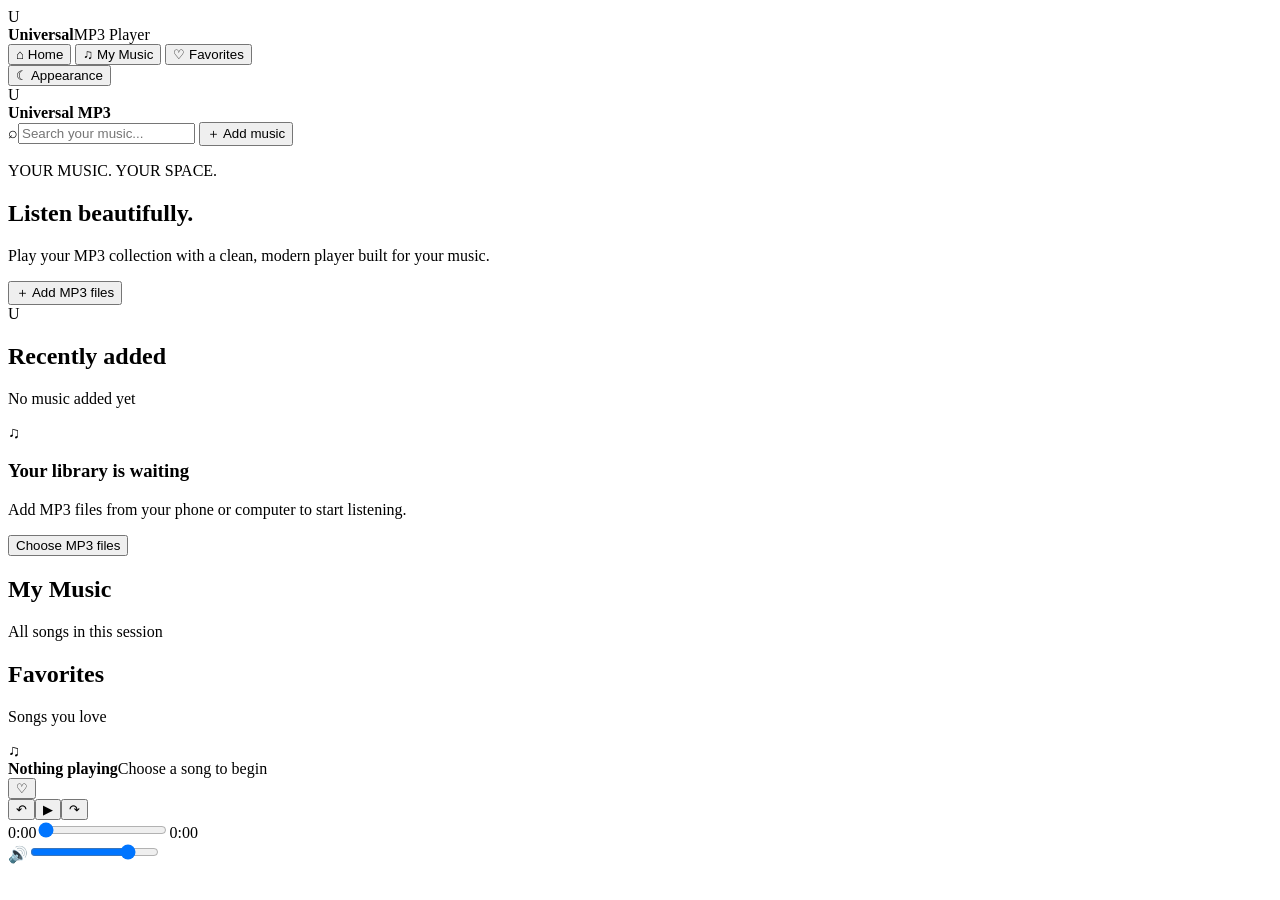
==== index.html @ bd272523 "Create the Universal MP3 Player foundation" ====
<!doctype html>
<html lang="en">
<head>
  <meta charset="UTF-8" />
  <meta name="viewport" content="width=device-width, initial-scale=1.0" />
  <meta name="theme-color" content="#0b0b12" />
  <meta name="description" content="Universal MP3 Player — a beautiful, fast local music player." />
  <title>Universal MP3 Player</title>
  <link rel="preconnect" href="https://fonts.googleapis.com">
  <link rel="preconnect" href="https://fonts.gstatic.com" crossorigin>
  <link href="https://fonts.googleapis.com/css2?family=Inter:wght@400;500;600;700;800&display=swap" rel="stylesheet">
  <link rel="stylesheet" href="styles.css" />
</head>
<body>
  <div class="app-shell">
    <aside class="sidebar">
      <div class="brand"><div class="brand-mark">U</div><div><strong>Universal</strong><span>MP3 Player</span></div></div>
      <nav>
        <button class="nav-item active" data-view="home">⌂ <span>Home</span></button>
        <button class="nav-item" data-view="library">♫ <span>My Music</span></button>
        <button class="nav-item" data-view="favorites">♡ <span>Favorites</span></button>
      </nav>
      <div class="sidebar-bottom"><button id="themeBtn" class="ghost-btn">☾ <span>Appearance</span></button></div>
    </aside>

    <main class="main">
      <header class="topbar">
        <div class="mobile-brand"><div class="brand-mark">U</div><strong>Universal MP3</strong></div>
        <label class="search"><span>⌕</span><input id="searchInput" type="search" placeholder="Search your music..." autocomplete="off"></label>
        <button id="addBtn" class="primary-btn">＋ Add music</button>
      </header>

      <section id="homeView" class="view active-view">
        <div class="hero">
          <div><p class="eyebrow">YOUR MUSIC. YOUR SPACE.</p><h1>Listen beautifully.</h1><p>Play your MP3 collection with a clean, modern player built for your music.</p><button id="heroAddBtn" class="primary-btn">＋ Add MP3 files</button></div>
          <div class="hero-disc"><div class="disc-center">U</div></div>
        </div>
        <div class="section-head"><div><h2>Recently added</h2><p id="libraryCount">No music added yet</p></div></div>
        <div id="trackGrid" class="track-grid"></div>
        <div id="emptyState" class="empty-state"><div class="empty-icon">♫</div><h3>Your library is waiting</h3><p>Add MP3 files from your phone or computer to start listening.</p><button class="secondary-btn" id="emptyAddBtn">Choose MP3 files</button></div>
      </section>

      <section id="libraryView" class="view"><div class="section-head"><div><h2>My Music</h2><p>All songs in this session</p></div></div><div id="libraryList" class="library-list"></div></section>
      <section id="favoritesView" class="view"><div class="section-head"><div><h2>Favorites</h2><p>Songs you love</p></div></div><div id="favoritesList" class="library-list"></div></section>

      <input id="fileInput" type="file" accept="audio/mpeg,audio/mp3,.mp3,audio/*" multiple hidden />
    </main>
  </div>

  <div class="player" id="playerBar">
    <div class="now-playing"><div class="mini-cover" id="miniCover">♫</div><div class="now-text"><strong id="nowTitle">Nothing playing</strong><span id="nowArtist">Choose a song to begin</span></div><button id="likeBtn" class="icon-btn" aria-label="Favorite">♡</button></div>
    <div class="controls"><div class="control-row"><button id="prevBtn" class="icon-btn">↶</button><button id="playBtn" class="play-btn">▶</button><button id="nextBtn" class="icon-btn">↷</button></div><div class="progress-row"><span id="currentTime">0:00</span><input id="progress" type="range" min="0" max="100" value="0"><span id="duration">0:00</span></div></div>
    <div class="volume"><span>🔊</span><input id="volume" type="range" min="0" max="1" step="0.01" value="0.8"></div>
  </div>

  <audio id="audio" preload="metadata"></audio>
  <script src="app.js"></script>
</body>
</html>
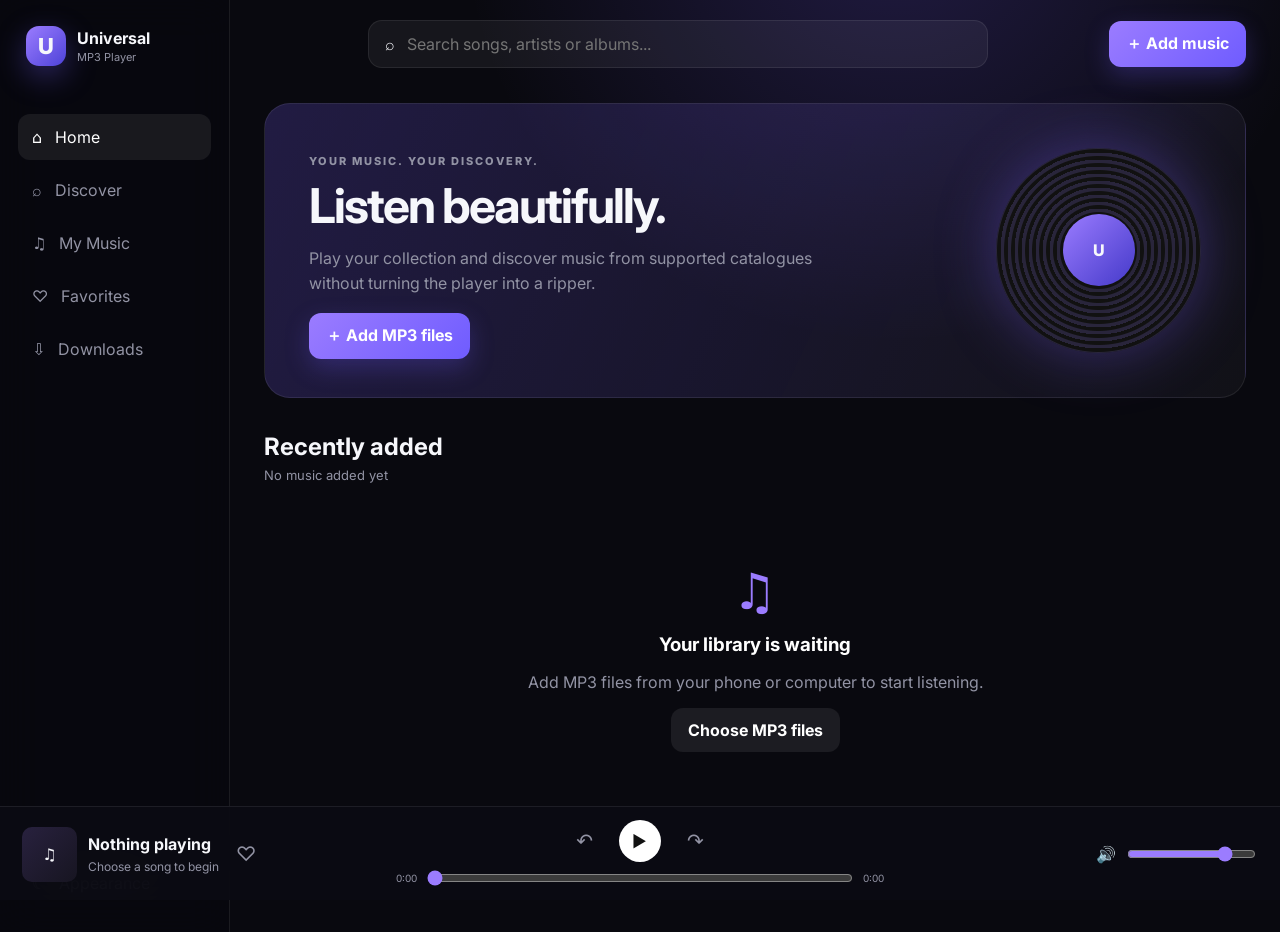
==== commit 8821500c: "Add music discovery and downloads architecture" ====
--- a/index.html
+++ b/index.html
@@ -1,59 +1,11 @@
 <!doctype html>
-<html lang="en">
-<head>
-  <meta charset="UTF-8" />
-  <meta name="viewport" content="width=device-width, initial-scale=1.0" />
-  <meta name="theme-color" content="#0b0b12" />
-  <meta name="description" content="Universal MP3 Player — a beautiful, fast local music player." />
-  <title>Universal MP3 Player</title>
-  <link rel="preconnect" href="https://fonts.googleapis.com">
-  <link rel="preconnect" href="https://fonts.gstatic.com" crossorigin>
-  <link href="https://fonts.googleapis.com/css2?family=Inter:wght@400;500;600;700;800&display=swap" rel="stylesheet">
-  <link rel="stylesheet" href="styles.css" />
-</head>
-<body>
-  <div class="app-shell">
-    <aside class="sidebar">
-      <div class="brand"><div class="brand-mark">U</div><div><strong>Universal</strong><span>MP3 Player</span></div></div>
-      <nav>
-        <button class="nav-item active" data-view="home">⌂ <span>Home</span></button>
-        <button class="nav-item" data-view="library">♫ <span>My Music</span></button>
-        <button class="nav-item" data-view="favorites">♡ <span>Favorites</span></button>
-      </nav>
-      <div class="sidebar-bottom"><button id="themeBtn" class="ghost-btn">☾ <span>Appearance</span></button></div>
-    </aside>
-
-    <main class="main">
-      <header class="topbar">
-        <div class="mobile-brand"><div class="brand-mark">U</div><strong>Universal MP3</strong></div>
-        <label class="search"><span>⌕</span><input id="searchInput" type="search" placeholder="Search your music..." autocomplete="off"></label>
-        <button id="addBtn" class="primary-btn">＋ Add music</button>
-      </header>
-
-      <section id="homeView" class="view active-view">
-        <div class="hero">
-          <div><p class="eyebrow">YOUR MUSIC. YOUR SPACE.</p><h1>Listen beautifully.</h1><p>Play your MP3 collection with a clean, modern player built for your music.</p><button id="heroAddBtn" class="primary-btn">＋ Add MP3 files</button></div>
-          <div class="hero-disc"><div class="disc-center">U</div></div>
-        </div>
-        <div class="section-head"><div><h2>Recently added</h2><p id="libraryCount">No music added yet</p></div></div>
-        <div id="trackGrid" class="track-grid"></div>
-        <div id="emptyState" class="empty-state"><div class="empty-icon">♫</div><h3>Your library is waiting</h3><p>Add MP3 files from your phone or computer to start listening.</p><button class="secondary-btn" id="emptyAddBtn">Choose MP3 files</button></div>
-      </section>
-
-      <section id="libraryView" class="view"><div class="section-head"><div><h2>My Music</h2><p>All songs in this session</p></div></div><div id="libraryList" class="library-list"></div></section>
-      <section id="favoritesView" class="view"><div class="section-head"><div><h2>Favorites</h2><p>Songs you love</p></div></div><div id="favoritesList" class="library-list"></div></section>
-
-      <input id="fileInput" type="file" accept="audio/mpeg,audio/mp3,.mp3,audio/*" multiple hidden />
-    </main>
-  </div>
-
-  <div class="player" id="playerBar">
-    <div class="now-playing"><div class="mini-cover" id="miniCover">♫</div><div class="now-text"><strong id="nowTitle">Nothing playing</strong><span id="nowArtist">Choose a song to begin</span></div><button id="likeBtn" class="icon-btn" aria-label="Favorite">♡</button></div>
-    <div class="controls"><div class="control-row"><button id="prevBtn" class="icon-btn">↶</button><button id="playBtn" class="play-btn">▶</button><button id="nextBtn" class="icon-btn">↷</button></div><div class="progress-row"><span id="currentTime">0:00</span><input id="progress" type="range" min="0" max="100" value="0"><span id="duration">0:00</span></div></div>
-    <div class="volume"><span>🔊</span><input id="volume" type="range" min="0" max="1" step="0.01" value="0.8"></div>
-  </div>
-
-  <audio id="audio" preload="metadata"></audio>
-  <script src="app.js"></script>
-</body>
-</html>
+<html lang="en"><head><meta charset="UTF-8"/><meta name="viewport" content="width=device-width,initial-scale=1.0"/><meta name="theme-color" content="#0b0b12"/><meta name="description" content="Universal MP3 Player — discover, preview and play music, plus your local library."/><title>Universal MP3 Player</title><link rel="preconnect" href="https://fonts.googleapis.com"><link rel="preconnect" href="https://fonts.gstatic.com" crossorigin><link href="https://fonts.googleapis.com/css2?family=Inter:wght@400;500;600;700;800&display=swap" rel="stylesheet"><link rel="stylesheet" href="styles.css"/></head>
+<body><div class="app-shell"><aside class="sidebar"><div class="brand"><div class="brand-mark">U</div><div><strong>Universal</strong><span>MP3 Player</span></div></div><nav><button class="nav-item active" data-view="home">⌂ <span>Home</span></button><button class="nav-item" data-view="discover">⌕ <span>Discover</span></button><button class="nav-item" data-view="library">♫ <span>My Music</span></button><button class="nav-item" data-view="favorites">♡ <span>Favorites</span></button><button class="nav-item" data-view="downloads">⇩ <span>Downloads</span></button></nav><div class="sidebar-bottom"><button id="themeBtn" class="ghost-btn">☾ <span>Appearance</span></button></div></aside>
+<main class="main"><header class="topbar"><div class="mobile-brand"><div class="brand-mark">U</div><strong>Universal MP3</strong></div><label class="search"><span>⌕</span><input id="searchInput" type="search" placeholder="Search songs, artists or albums..." autocomplete="off"></label><button id="addBtn" class="primary-btn">＋ Add music</button></header>
+<section id="homeView" class="view active-view"><div class="hero"><div><p class="eyebrow">YOUR MUSIC. YOUR DISCOVERY.</p><h1>Listen beautifully.</h1><p>Play your collection and discover music from supported catalogues without turning the player into a ripper.</p><button id="heroAddBtn" class="primary-btn">＋ Add MP3 files</button></div><div class="hero-disc"><div class="disc-center">U</div></div></div><div class="section-head"><div><h2>Recently added</h2><p id="libraryCount">No music added yet</p></div></div><div id="trackGrid" class="track-grid"></div><div id="emptyState" class="empty-state"><div class="empty-icon">♫</div><h3>Your library is waiting</h3><p>Add MP3 files from your phone or computer to start listening.</p><button class="secondary-btn" id="emptyAddBtn">Choose MP3 files</button></div></section>
+<section id="discoverView" class="view"><div class="section-head"><div><p class="eyebrow">MUSIC DISCOVERY</p><h2>Find your next song</h2><p>Search songs, artists and albums. Results are catalog metadata with previews where the provider supplies them.</p></div></div><div class="discover-tabs"><button class="discover-tab active" data-type="all">All</button><button class="discover-tab" data-type="song">Songs</button><button class="discover-tab" data-type="album">Albums</button><button class="discover-tab" data-type="artist">Artists</button></div><div id="discoverStatus" class="discover-status">Search above to explore music.</div><div id="discoverGrid" class="discover-grid"></div></section>
+<section id="libraryView" class="view"><div class="section-head"><div><h2>My Music</h2><p>All songs added to this session</p></div></div><div id="libraryList" class="library-list"></div></section>
+<section id="favoritesView" class="view"><div class="section-head"><div><h2>Favorites</h2><p>Songs you love</p></div></div><div id="favoritesList" class="library-list"></div></section>
+<section id="downloadsView" class="view"><div class="section-head"><div><h2>Downloads</h2><p>Music files downloaded through supported sources</p></div></div><div id="downloadsList" class="library-list"></div><div class="empty-state" id="downloadInfo"><div class="empty-icon">⇩</div><h3>Downloads stay yours</h3><p>Only files that a provider makes available for download will be offered here. Catalog metadata alone does not grant a download right.</p></div></section>
+<input id="fileInput" type="file" accept="audio/mpeg,audio/mp3,.mp3,audio/*" multiple hidden/></main></div>
+<div class="player" id="playerBar"><div class="now-playing"><div class="mini-cover" id="miniCover">♫</div><div class="now-text"><strong id="nowTitle">Nothing playing</strong><span id="nowArtist">Choose a song to begin</span></div><button id="likeBtn" class="icon-btn" aria-label="Favorite">♡</button></div><div class="controls"><div class="control-row"><button id="prevBtn" class="icon-btn">↶</button><button id="playBtn" class="play-btn">▶</button><button id="nextBtn" class="icon-btn">↷</button></div><div class="progress-row"><span id="currentTime">0:00</span><input id="progress" type="range" min="0" max="100" value="0"><span id="duration">0:00</span></div></div><div class="volume"><span>🔊</span><input id="volume" type="range" min="0" max="1" step="0.01" value="0.8"></div></div><audio id="audio" preload="metadata"></audio><script src="app.js"></script></body></html>
--- a/styles.css
+++ b/styles.css
@@ -0,0 +1 @@
+:root{font-family:Inter,system-ui,sans-serif;color:#f6f7fb;background:#09090f;--panel:#11111a;--muted:#9293a4;--line:rgba(255,255,255,.08);--accent:#9b7cff;--accent2:#6f5cff}*{box-sizing:border-box}body{margin:0;background:radial-gradient(circle at 70% -10%,rgba(120,92,255,.22),transparent 32%),#09090f;color:#f6f7fb}button,input{font:inherit}.app-shell{min-height:calc(100vh - 94px);display:flex}.sidebar{width:230px;padding:26px 18px;border-right:1px solid var(--line);background:rgba(8,8,14,.72);backdrop-filter:blur(20px);display:flex;flex-direction:column}.brand{display:flex;gap:11px;align-items:center;margin:0 8px 48px}.brand-mark{width:40px;height:40px;border-radius:13px;display:grid;place-items:center;font-weight:800;font-size:22px;background:linear-gradient(135deg,var(--accent),#4e43d8);box-shadow:0 10px 30px rgba(111,92,255,.35)}.brand span{display:block;font-size:11px;color:var(--muted);margin-top:2px}.sidebar nav{display:grid;gap:7px}.nav-item,.ghost-btn{border:0;background:transparent;color:var(--muted);padding:13px 14px;border-radius:12px;text-align:left;cursor:pointer;display:flex;gap:13px;align-items:center}.nav-item:hover,.nav-item.active,.ghost-btn:hover{background:rgba(255,255,255,.07);color:#fff}.sidebar-bottom{margin-top:auto}.main{flex:1;padding:0 34px 120px;min-width:0}.topbar{height:88px;display:flex;align-items:center;gap:18px}.search{flex:1;max-width:620px;margin:auto;display:flex;align-items:center;gap:10px;padding:12px 16px;background:rgba(255,255,255,.055);border:1px solid var(--line);border-radius:14px}.search input{width:100%;background:transparent;border:0;outline:0;color:#fff}.primary-btn,.secondary-btn{border:0;border-radius:12px;padding:12px 17px;cursor:pointer;font-weight:700}.primary-btn{background:linear-gradient(135deg,var(--accent),var(--accent2));color:#fff;box-shadow:0 9px 25px rgba(111,92,255,.25)}.secondary-btn{background:rgba(255,255,255,.08);color:#fff}.hero{margin-top:15px;min-height:285px;border:1px solid var(--line);border-radius:26px;padding:38px 44px;display:flex;justify-content:space-between;align-items:center;background:linear-gradient(115deg,rgba(120,93,255,.22),rgba(255,255,255,.035))}.hero h1{font-size:48px;line-height:1;margin:7px 0 14px;letter-spacing:-2px}.hero p{color:var(--muted);max-width:520px;line-height:1.6}.eyebrow{font-size:11px;letter-spacing:2px;font-weight:800;color:#b8abff}.hero-disc{width:205px;height:205px;border-radius:50%;background:repeating-radial-gradient(circle,#111 0 3px,#29253b 4px 7px);box-shadow:0 0 60px rgba(126,96,255,.35);display:grid;place-items:center;animation:spin 16s linear infinite}.disc-center{width:72px;height:72px;border-radius:50%;display:grid;place-items:center;background:linear-gradient(135deg,var(--accent),#4439c9);font-weight:800}@keyframes spin{to{transform:rotate(360deg)}}.section-head{margin:34px 0 18px}.section-head h2{margin:0;font-size:24px}.section-head p{margin:6px 0 0;color:var(--muted);font-size:13px}.track-grid{display:grid;grid-template-columns:repeat(auto-fill,minmax(165px,1fr));gap:18px}.track-card{background:var(--panel);border:1px solid var(--line);border-radius:17px;padding:12px;cursor:pointer;transition:.2s}.track-card:hover{transform:translateY(-4px);background:#171722}.cover{aspect-ratio:1;border-radius:13px;background:linear-gradient(145deg,#242038,#11111a);display:grid;place-items:center;font-size:38px;margin-bottom:12px;overflow:hidden}.track-card strong,.track-card span{display:block;white-space:nowrap;overflow:hidden;text-overflow:ellipsis}.track-card span{font-size:12px;color:var(--muted);margin-top:5px}.empty-state{text-align:center;padding:60px 20px;color:var(--muted)}.empty-icon{font-size:50px;color:var(--accent)}.empty-state h3{color:#fff;margin:12px 0 6px}.view{display:none}.view.active-view{display:block}.library-list{display:grid;gap:8px}.song-row{display:grid;grid-template-columns:52px 1fr auto auto;gap:15px;align-items:center;padding:10px 12px;border-radius:13px;background:rgba(255,255,255,.025)}.song-row:hover{background:rgba(255,255,255,.06)}.row-cover{width:52px;height:52px;border-radius:10px;background:#211d32;display:grid;place-items:center}.row-meta strong,.row-meta span{display:block}.row-meta span{color:var(--muted);font-size:12px;margin-top:4px}.icon-btn{border:0;background:transparent;color:var(--muted);cursor:pointer;font-size:20px}.icon-btn:hover{color:#fff}.player{position:fixed;z-index:5;bottom:0;left:0;right:0;height:94px;border-top:1px solid var(--line);background:rgba(12,12,19,.9);backdrop-filter:blur(24px);display:grid;grid-template-columns:1fr 1.4fr 1fr;align-items:center;padding:13px 22px;gap:25px}.now-playing{display:flex;align-items:center;gap:11px;min-width:0}.mini-cover{width:55px;height:55px;border-radius:10px;background:linear-gradient(135deg,#28213e,#171521);display:grid;place-items:center;flex:none}.now-text{min-width:0}.now-text strong,.now-text span{display:block;white-space:nowrap;overflow:hidden;text-overflow:ellipsis}.now-text span{font-size:12px;color:var(--muted);margin-top:5px}.controls{max-width:600px;margin:auto;width:100%}.control-row{display:flex;justify-content:center;align-items:center;gap:20px}.play-btn{width:42px;height:42px;border-radius:50%;border:0;background:#fff;color:#111;cursor:pointer}.progress-row{display:flex;align-items:center;gap:8px;font-size:10px;color:var(--muted);margin-top:6px}.progress-row input,.volume input{width:100%;accent-color:var(--accent)}.volume{display:flex;align-items:center;gap:9px;max-width:180px;margin-left:auto}.mobile-brand{display:none}@media(max-width:800px){.sidebar{display:none}.main{padding:0 15px 110px}.mobile-brand{display:flex;align-items:center;gap:8px}.mobile-brand .brand-mark{width:34px;height:34px;font-size:18px}.search{position:absolute;top:74px;left:15px;right:15px;max-width:none}.topbar{height:72px;flex-wrap:wrap;margin-bottom:52px}.hero{padding:28px 24px;min-height:245px}.hero h1{font-size:35px}.hero-disc{width:120px;height:120px}.disc-center{width:45px;height:45px}.player{height:82px;grid-template-columns:1fr 1fr;padding:9px 12px;gap:8px}.volume{display:none}.progress-row{display:none}.track-grid{grid-template-columns:repeat(2,minmax(0,1fr));gap:12px}.song-row{grid-template-columns:44px 1fr auto}.song-row>span{display:none}}
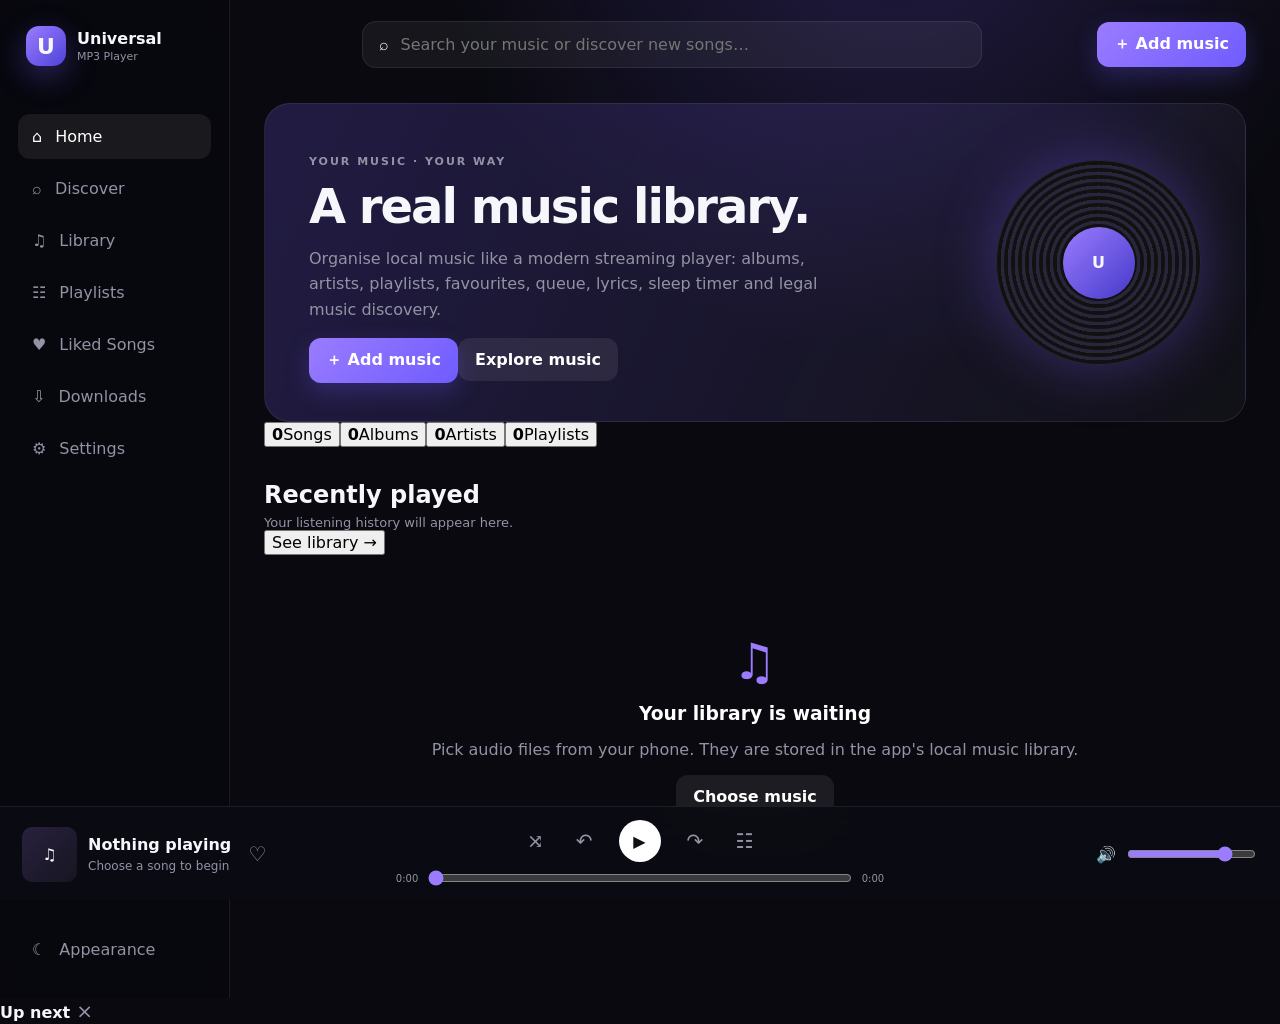
==== commit 268cfc2a: "Rebuild Universal MP3 Player library and playback experience" ====
--- a/index.html
+++ b/index.html
@@ -1,11 +1,75 @@
 <!doctype html>
-<html lang="en"><head><meta charset="UTF-8"/><meta name="viewport" content="width=device-width,initial-scale=1.0"/><meta name="theme-color" content="#0b0b12"/><meta name="description" content="Universal MP3 Player — discover, preview and play music, plus your local library."/><title>Universal MP3 Player</title><link rel="preconnect" href="https://fonts.googleapis.com"><link rel="preconnect" href="https://fonts.gstatic.com" crossorigin><link href="https://fonts.googleapis.com/css2?family=Inter:wght@400;500;600;700;800&display=swap" rel="stylesheet"><link rel="stylesheet" href="styles.css"/></head>
-<body><div class="app-shell"><aside class="sidebar"><div class="brand"><div class="brand-mark">U</div><div><strong>Universal</strong><span>MP3 Player</span></div></div><nav><button class="nav-item active" data-view="home">⌂ <span>Home</span></button><button class="nav-item" data-view="discover">⌕ <span>Discover</span></button><button class="nav-item" data-view="library">♫ <span>My Music</span></button><button class="nav-item" data-view="favorites">♡ <span>Favorites</span></button><button class="nav-item" data-view="downloads">⇩ <span>Downloads</span></button></nav><div class="sidebar-bottom"><button id="themeBtn" class="ghost-btn">☾ <span>Appearance</span></button></div></aside>
-<main class="main"><header class="topbar"><div class="mobile-brand"><div class="brand-mark">U</div><strong>Universal MP3</strong></div><label class="search"><span>⌕</span><input id="searchInput" type="search" placeholder="Search songs, artists or albums..." autocomplete="off"></label><button id="addBtn" class="primary-btn">＋ Add music</button></header>
-<section id="homeView" class="view active-view"><div class="hero"><div><p class="eyebrow">YOUR MUSIC. YOUR DISCOVERY.</p><h1>Listen beautifully.</h1><p>Play your collection and discover music from supported catalogues without turning the player into a ripper.</p><button id="heroAddBtn" class="primary-btn">＋ Add MP3 files</button></div><div class="hero-disc"><div class="disc-center">U</div></div></div><div class="section-head"><div><h2>Recently added</h2><p id="libraryCount">No music added yet</p></div></div><div id="trackGrid" class="track-grid"></div><div id="emptyState" class="empty-state"><div class="empty-icon">♫</div><h3>Your library is waiting</h3><p>Add MP3 files from your phone or computer to start listening.</p><button class="secondary-btn" id="emptyAddBtn">Choose MP3 files</button></div></section>
-<section id="discoverView" class="view"><div class="section-head"><div><p class="eyebrow">MUSIC DISCOVERY</p><h2>Find your next song</h2><p>Search songs, artists and albums. Results are catalog metadata with previews where the provider supplies them.</p></div></div><div class="discover-tabs"><button class="discover-tab active" data-type="all">All</button><button class="discover-tab" data-type="song">Songs</button><button class="discover-tab" data-type="album">Albums</button><button class="discover-tab" data-type="artist">Artists</button></div><div id="discoverStatus" class="discover-status">Search above to explore music.</div><div id="discoverGrid" class="discover-grid"></div></section>
-<section id="libraryView" class="view"><div class="section-head"><div><h2>My Music</h2><p>All songs added to this session</p></div></div><div id="libraryList" class="library-list"></div></section>
-<section id="favoritesView" class="view"><div class="section-head"><div><h2>Favorites</h2><p>Songs you love</p></div></div><div id="favoritesList" class="library-list"></div></section>
-<section id="downloadsView" class="view"><div class="section-head"><div><h2>Downloads</h2><p>Music files downloaded through supported sources</p></div></div><div id="downloadsList" class="library-list"></div><div class="empty-state" id="downloadInfo"><div class="empty-icon">⇩</div><h3>Downloads stay yours</h3><p>Only files that a provider makes available for download will be offered here. Catalog metadata alone does not grant a download right.</p></div></section>
-<input id="fileInput" type="file" accept="audio/mpeg,audio/mp3,.mp3,audio/*" multiple hidden/></main></div>
-<div class="player" id="playerBar"><div class="now-playing"><div class="mini-cover" id="miniCover">♫</div><div class="now-text"><strong id="nowTitle">Nothing playing</strong><span id="nowArtist">Choose a song to begin</span></div><button id="likeBtn" class="icon-btn" aria-label="Favorite">♡</button></div><div class="controls"><div class="control-row"><button id="prevBtn" class="icon-btn">↶</button><button id="playBtn" class="play-btn">▶</button><button id="nextBtn" class="icon-btn">↷</button></div><div class="progress-row"><span id="currentTime">0:00</span><input id="progress" type="range" min="0" max="100" value="0"><span id="duration">0:00</span></div></div><div class="volume"><span>🔊</span><input id="volume" type="range" min="0" max="1" step="0.01" value="0.8"></div></div><audio id="audio" preload="metadata"></audio><script src="app.js"></script></body></html>+<html lang="en"><head><meta charset="UTF-8"><meta name="viewport" content="width=device-width,initial-scale=1.0"><meta name="theme-color" content="#09090f"><meta name="description" content="Universal MP3 Player — local music library, discovery, playlists, downloads and powerful playback controls."><title>Universal MP3 Player</title><link rel="stylesheet" href="styles.css"></head>
+<body>
+<div class="app-shell">
+<aside class="sidebar">
+  <div class="brand"><div class="brand-mark">U</div><div><strong>Universal</strong><span>MP3 Player</span></div></div>
+  <nav>
+    <button class="nav-item active" data-view="home">⌂ <span>Home</span></button>
+    <button class="nav-item" data-view="discover">⌕ <span>Discover</span></button>
+    <button class="nav-item" data-view="library">♫ <span>Library</span></button>
+    <button class="nav-item" data-view="playlists">☷ <span>Playlists</span></button>
+    <button class="nav-item" data-view="favorites">♥ <span>Liked Songs</span></button>
+    <button class="nav-item" data-view="downloads">⇩ <span>Downloads</span></button>
+    <button class="nav-item" data-view="settings">⚙ <span>Settings</span></button>
+  </nav>
+  <div class="sidebar-bottom"><button id="themeBtn" class="ghost-btn">☾ <span>Appearance</span></button></div>
+</aside>
+<main class="main">
+<header class="topbar"><div class="mobile-brand"><div class="brand-mark">U</div><strong>Universal MP3</strong></div><label class="search"><span>⌕</span><input id="searchInput" type="search" placeholder="Search your music or discover new songs…" autocomplete="off"></label><button id="addBtn" class="primary-btn">＋ Add music</button></header>
+
+<section id="homeView" class="view active-view">
+  <div class="hero"><div><p class="eyebrow">YOUR MUSIC · YOUR WAY</p><h1>A real music library.</h1><p>Organise local music like a modern streaming player: albums, artists, playlists, favourites, queue, lyrics, sleep timer and legal music discovery.</p><div class="hero-actions"><button id="heroAddBtn" class="primary-btn">＋ Add music</button><button id="heroDiscoverBtn" class="secondary-btn">Explore music</button></div></div><div class="hero-disc"><div class="disc-center">U</div></div></div>
+  <div class="quick-grid"><button data-home-action="songs"><b id="songStat">0</b><span>Songs</span></button><button data-home-action="albums"><b id="albumStat">0</b><span>Albums</span></button><button data-home-action="artists"><b id="artistStat">0</b><span>Artists</span></button><button data-home-action="playlists"><b id="playlistStat">0</b><span>Playlists</span></button></div>
+  <div class="section-head"><div><h2>Recently played</h2><p id="recentStatus">Your listening history will appear here.</p></div><button class="text-btn" data-view-link="library">See library →</button></div>
+  <div id="recentGrid" class="track-grid"></div>
+  <div id="emptyState" class="empty-state"><div class="empty-icon">♫</div><h3>Your library is waiting</h3><p>Pick audio files from your phone. They are stored in the app's local music library.</p><button class="secondary-btn" id="emptyAddBtn">Choose music</button></div>
+</section>
+
+<section id="discoverView" class="view">
+ <div class="section-head"><div><p class="eyebrow">DISCOVER</p><h2>Find music</h2><p>Search public catalogue metadata and previews, then open the original service. Download buttons are shown only for sources that expose a downloadable file.</p></div></div>
+ <div class="discover-tabs"><button class="discover-tab active" data-type="all">All</button><button class="discover-tab" data-type="song">Songs</button><button class="discover-tab" data-type="album">Albums</button><button class="discover-tab" data-type="artist">Artists</button></div>
+ <div id="discoverStatus" class="discover-status">Search for an artist, song or album.</div><div id="discoverGrid" class="discover-grid"></div>
+ <div class="section-head"><div><h2>Free & legal downloads</h2><p id="freeDownloadStatus">Search the supported open music source.</p></div></div>
+ <div id="freeDownloadGrid" class="discover-grid"></div>
+</section>
+
+<section id="libraryView" class="view">
+ <div class="section-head"><div><p class="eyebrow">MY MUSIC</p><h2>Library</h2><p>Browse your music by songs, albums, artists or folders.</p></div><button id="rescanBtn" class="secondary-btn">↻ Refresh</button></div>
+ <div class="library-tabs"><button class="library-tab active" data-library-tab="songs">Songs</button><button class="library-tab" data-library-tab="albums">Albums</button><button class="library-tab" data-library-tab="artists">Artists</button><button class="library-tab" data-library-tab="folders">Folders</button><button class="library-tab" data-library-tab="recent">Recently played</button></div>
+ <div id="libraryList" class="library-list"></div>
+</section>
+
+<section id="playlistsView" class="view">
+ <div class="section-head"><div><p class="eyebrow">YOUR COLLECTION</p><h2>Playlists</h2><p>Create mixes and keep separate queues for different moods.</p></div><button id="newPlaylistBtn" class="primary-btn">＋ New playlist</button></div>
+ <div id="playlistList" class="playlist-grid"></div>
+</section>
+
+<section id="favoritesView" class="view">
+ <div class="section-head"><div><p class="eyebrow">LIKED SONGS</p><h2>Favorites</h2><p>Your saved songs, available offline.</p></div></div><div id="favoritesList" class="library-list"></div>
+</section>
+
+<section id="downloadsView" class="view">
+ <div class="section-head"><div><p class="eyebrow">OFFLINE</p><h2>Downloads</h2><p>Downloads started from supported, lawful sources.</p></div></div>
+ <div id="downloadsList" class="library-list"></div>
+ <div class="empty-state" id="downloadInfo"><div class="empty-icon">⇩</div><h3>No downloads yet</h3><p>Universal MP3 Player will not bypass streaming-service protections or download copyrighted music without a lawful download source.</p></div>
+</section>
+
+<section id="settingsView" class="view">
+ <div class="section-head"><div><p class="eyebrow">PLAYER SETTINGS</p><h2>Sound & playback</h2></div></div>
+ <div class="settings-grid">
+  <article class="setting-card"><h3>Equalizer</h3><p>Simple 3-band EQ for the current player.</p><label>Bass <input id="eqBass" type="range" min="-12" max="12" value="0"></label><label>Mid <input id="eqMid" type="range" min="-12" max="12" value="0"></label><label>Treble <input id="eqTreble" type="range" min="-12" max="12" value="0"></label></article>
+  <article class="setting-card"><h3>Playback</h3><label class="check"><input id="shuffleBtn" type="checkbox"> Shuffle</label><label class="check"><input id="repeatBtn" type="checkbox"> Repeat current song</label><label>Sleep timer <select id="sleepTimer"><option value="0">Off</option><option value="15">15 minutes</option><option value="30">30 minutes</option><option value="60">60 minutes</option></select></label></article>
+  <article class="setting-card"><h3>Library</h3><p>Local music is indexed in the app. Your playlists, favourites and listening history are stored on this device.</p><button id="clearHistoryBtn" class="secondary-btn">Clear listening history</button></article>
+ </div>
+</section>
+<input id="fileInput" type="file" accept="audio/*,.mp3,.m4a,.flac,.wav,.ogg,.opus,.aac" multiple hidden>
+</main></div>
+
+<div class="queue-drawer" id="queueDrawer"><div class="queue-head"><strong>Up next</strong><button id="closeQueue" class="icon-btn">×</button></div><div id="queueList"></div></div>
+<div class="player" id="playerBar">
+ <div class="now-playing"><div class="mini-cover" id="miniCover">♫</div><div class="now-text"><strong id="nowTitle">Nothing playing</strong><span id="nowArtist">Choose a song to begin</span></div><button id="likeBtn" class="icon-btn" aria-label="Favorite">♡</button></div>
+ <div class="controls"><div class="control-row"><button id="shufflePlayer" class="icon-btn">⤨</button><button id="prevBtn" class="icon-btn">↶</button><button id="playBtn" class="play-btn">▶</button><button id="nextBtn" class="icon-btn">↷</button><button id="queueBtn" class="icon-btn">☷</button></div><div class="progress-row"><span id="currentTime">0:00</span><input id="progress" type="range" min="0" max="100" value="0"><span id="duration">0:00</span></div></div>
+ <div class="volume"><span>🔊</span><input id="volume" type="range" min="0" max="1" step="0.01" value="0.8"></div>
+</div>
+<audio id="audio" preload="metadata"></audio><script src="app.js"></script></body></html>
--- a/styles.css
+++ b/styles.css
@@ -1 +1 @@
-:root{font-family:Inter,system-ui,sans-serif;color:#f6f7fb;background:#09090f;--panel:#11111a;--muted:#9293a4;--line:rgba(255,255,255,.08);--accent:#9b7cff;--accent2:#6f5cff}*{box-sizing:border-box}body{margin:0;background:radial-gradient(circle at 70% -10%,rgba(120,92,255,.22),transparent 32%),#09090f;color:#f6f7fb}button,input{font:inherit}.app-shell{min-height:calc(100vh - 94px);display:flex}.sidebar{width:230px;padding:26px 18px;border-right:1px solid var(--line);background:rgba(8,8,14,.72);backdrop-filter:blur(20px);display:flex;flex-direction:column}.brand{display:flex;gap:11px;align-items:center;margin:0 8px 48px}.brand-mark{width:40px;height:40px;border-radius:13px;display:grid;place-items:center;font-weight:800;font-size:22px;background:linear-gradient(135deg,var(--accent),#4e43d8);box-shadow:0 10px 30px rgba(111,92,255,.35)}.brand span{display:block;font-size:11px;color:var(--muted);margin-top:2px}.sidebar nav{display:grid;gap:7px}.nav-item,.ghost-btn{border:0;background:transparent;color:var(--muted);padding:13px 14px;border-radius:12px;text-align:left;cursor:pointer;display:flex;gap:13px;align-items:center}.nav-item:hover,.nav-item.active,.ghost-btn:hover{background:rgba(255,255,255,.07);color:#fff}.sidebar-bottom{margin-top:auto}.main{flex:1;padding:0 34px 120px;min-width:0}.topbar{height:88px;display:flex;align-items:center;gap:18px}.search{flex:1;max-width:620px;margin:auto;display:flex;align-items:center;gap:10px;padding:12px 16px;background:rgba(255,255,255,.055);border:1px solid var(--line);border-radius:14px}.search input{width:100%;background:transparent;border:0;outline:0;color:#fff}.primary-btn,.secondary-btn{border:0;border-radius:12px;padding:12px 17px;cursor:pointer;font-weight:700}.primary-btn{background:linear-gradient(135deg,var(--accent),var(--accent2));color:#fff;box-shadow:0 9px 25px rgba(111,92,255,.25)}.secondary-btn{background:rgba(255,255,255,.08);color:#fff}.hero{margin-top:15px;min-height:285px;border:1px solid var(--line);border-radius:26px;padding:38px 44px;display:flex;justify-content:space-between;align-items:center;background:linear-gradient(115deg,rgba(120,93,255,.22),rgba(255,255,255,.035))}.hero h1{font-size:48px;line-height:1;margin:7px 0 14px;letter-spacing:-2px}.hero p{color:var(--muted);max-width:520px;line-height:1.6}.eyebrow{font-size:11px;letter-spacing:2px;font-weight:800;color:#b8abff}.hero-disc{width:205px;height:205px;border-radius:50%;background:repeating-radial-gradient(circle,#111 0 3px,#29253b 4px 7px);box-shadow:0 0 60px rgba(126,96,255,.35);display:grid;place-items:center;animation:spin 16s linear infinite}.disc-center{width:72px;height:72px;border-radius:50%;display:grid;place-items:center;background:linear-gradient(135deg,var(--accent),#4439c9);font-weight:800}@keyframes spin{to{transform:rotate(360deg)}}.section-head{margin:34px 0 18px}.section-head h2{margin:0;font-size:24px}.section-head p{margin:6px 0 0;color:var(--muted);font-size:13px}.track-grid{display:grid;grid-template-columns:repeat(auto-fill,minmax(165px,1fr));gap:18px}.track-card{background:var(--panel);border:1px solid var(--line);border-radius:17px;padding:12px;cursor:pointer;transition:.2s}.track-card:hover{transform:translateY(-4px);background:#171722}.cover{aspect-ratio:1;border-radius:13px;background:linear-gradient(145deg,#242038,#11111a);display:grid;place-items:center;font-size:38px;margin-bottom:12px;overflow:hidden}.track-card strong,.track-card span{display:block;white-space:nowrap;overflow:hidden;text-overflow:ellipsis}.track-card span{font-size:12px;color:var(--muted);margin-top:5px}.empty-state{text-align:center;padding:60px 20px;color:var(--muted)}.empty-icon{font-size:50px;color:var(--accent)}.empty-state h3{color:#fff;margin:12px 0 6px}.view{display:none}.view.active-view{display:block}.library-list{display:grid;gap:8px}.song-row{display:grid;grid-template-columns:52px 1fr auto auto;gap:15px;align-items:center;padding:10px 12px;border-radius:13px;background:rgba(255,255,255,.025)}.song-row:hover{background:rgba(255,255,255,.06)}.row-cover{width:52px;height:52px;border-radius:10px;background:#211d32;display:grid;place-items:center}.row-meta strong,.row-meta span{display:block}.row-meta span{color:var(--muted);font-size:12px;margin-top:4px}.icon-btn{border:0;background:transparent;color:var(--muted);cursor:pointer;font-size:20px}.icon-btn:hover{color:#fff}.player{position:fixed;z-index:5;bottom:0;left:0;right:0;height:94px;border-top:1px solid var(--line);background:rgba(12,12,19,.9);backdrop-filter:blur(24px);display:grid;grid-template-columns:1fr 1.4fr 1fr;align-items:center;padding:13px 22px;gap:25px}.now-playing{display:flex;align-items:center;gap:11px;min-width:0}.mini-cover{width:55px;height:55px;border-radius:10px;background:linear-gradient(135deg,#28213e,#171521);display:grid;place-items:center;flex:none}.now-text{min-width:0}.now-text strong,.now-text span{display:block;white-space:nowrap;overflow:hidden;text-overflow:ellipsis}.now-text span{font-size:12px;color:var(--muted);margin-top:5px}.controls{max-width:600px;margin:auto;width:100%}.control-row{display:flex;justify-content:center;align-items:center;gap:20px}.play-btn{width:42px;height:42px;border-radius:50%;border:0;background:#fff;color:#111;cursor:pointer}.progress-row{display:flex;align-items:center;gap:8px;font-size:10px;color:var(--muted);margin-top:6px}.progress-row input,.volume input{width:100%;accent-color:var(--accent)}.volume{display:flex;align-items:center;gap:9px;max-width:180px;margin-left:auto}.mobile-brand{display:none}@media(max-width:800px){.sidebar{display:none}.main{padding:0 15px 110px}.mobile-brand{display:flex;align-items:center;gap:8px}.mobile-brand .brand-mark{width:34px;height:34px;font-size:18px}.search{position:absolute;top:74px;left:15px;right:15px;max-width:none}.topbar{height:72px;flex-wrap:wrap;margin-bottom:52px}.hero{padding:28px 24px;min-height:245px}.hero h1{font-size:35px}.hero-disc{width:120px;height:120px}.disc-center{width:45px;height:45px}.player{height:82px;grid-template-columns:1fr 1fr;padding:9px 12px;gap:8px}.volume{display:none}.progress-row{display:none}.track-grid{grid-template-columns:repeat(2,minmax(0,1fr));gap:12px}.song-row{grid-template-columns:44px 1fr auto}.song-row>span{display:none}}+:root{font-family:Inter,system-ui,sans-serif;color:#f6f7fb;background:#09090f;--panel:#11111a;--muted:#9293a4;--line:rgba(255,255,255,.08);--accent:#9b7cff;--accent2:#6f5cff}*{box-sizing:border-box}body{margin:0;background:radial-gradient(circle at 70% -10%,rgba(120,92,255,.22),transparent 32%),#09090f;color:#f6f7fb}button,input{font:inherit}.app-shell{min-height:calc(100vh - 94px);display:flex}.sidebar{width:230px;padding:26px 18px;border-right:1px solid var(--line);background:rgba(8,8,14,.72);backdrop-filter:blur(20px);display:flex;flex-direction:column}.brand{display:flex;gap:11px;align-items:center;margin:0 8px 48px}.brand-mark{width:40px;height:40px;border-radius:13px;display:grid;place-items:center;font-weight:800;font-size:22px;background:linear-gradient(135deg,var(--accent),#4e43d8);box-shadow:0 10px 30px rgba(111,92,255,.35)}.brand span{display:block;font-size:11px;color:var(--muted);margin-top:2px}.sidebar nav{display:grid;gap:7px}.nav-item,.ghost-btn{border:0;background:transparent;color:var(--muted);padding:13px 14px;border-radius:12px;text-align:left;cursor:pointer;display:flex;gap:13px;align-items:center}.nav-item:hover,.nav-item.active,.ghost-btn:hover{background:rgba(255,255,255,.07);color:#fff}.sidebar-bottom{margin-top:auto}.main{flex:1;padding:0 34px 120px;min-width:0}.topbar{height:88px;display:flex;align-items:center;gap:18px}.search{flex:1;max-width:620px;margin:auto;display:flex;align-items:center;gap:10px;padding:12px 16px;background:rgba(255,255,255,.055);border:1px solid var(--line);border-radius:14px}.search input{width:100%;background:transparent;border:0;outline:0;color:#fff}.primary-btn,.secondary-btn,.small-btn{border:0;border-radius:12px;padding:12px 17px;cursor:pointer;font-weight:700}.primary-btn{background:linear-gradient(135deg,var(--accent),var(--accent2));color:#fff;box-shadow:0 9px 25px rgba(111,92,255,.25)}.secondary-btn{background:rgba(255,255,255,.08);color:#fff}.hero{margin-top:15px;min-height:285px;border:1px solid var(--line);border-radius:26px;padding:38px 44px;display:flex;justify-content:space-between;align-items:center;background:linear-gradient(115deg,rgba(120,93,255,.22),rgba(255,255,255,.035))}.hero h1{font-size:48px;line-height:1;margin:7px 0 14px;letter-spacing:-2px}.hero p{color:var(--muted);max-width:520px;line-height:1.6}.eyebrow{font-size:11px;letter-spacing:2px;font-weight:800;color:#b8abff}.hero-disc{width:205px;height:205px;border-radius:50%;background:repeating-radial-gradient(circle,#111 0 3px,#29253b 4px 7px);box-shadow:0 0 60px rgba(126,96,255,.35);display:grid;place-items:center;animation:spin 16s linear infinite}.disc-center{width:72px;height:72px;border-radius:50%;display:grid;place-items:center;background:linear-gradient(135deg,var(--accent),#4439c9);font-weight:800}@keyframes spin{to{transform:rotate(360deg)}}.section-head{margin:34px 0 18px}.section-head h2{margin:0;font-size:24px}.section-head p{margin:6px 0 0;color:var(--muted);font-size:13px}.track-grid,.discover-grid{display:grid;grid-template-columns:repeat(auto-fill,minmax(165px,1fr));gap:18px}.track-card,.discover-card{background:var(--panel);border:1px solid var(--line);border-radius:17px;padding:12px;cursor:pointer;transition:.2s}.track-card:hover,.discover-card:hover{transform:translateY(-4px);background:#171722}.cover,.discover-card img{aspect-ratio:1;border-radius:13px;background:linear-gradient(145deg,#242038,#11111a);display:grid;place-items:center;font-size:38px;margin-bottom:12px;overflow:hidden}.discover-card img{width:100%;object-fit:cover}.track-card strong,.track-card span,.discover-meta strong,.discover-meta small{display:block;white-space:nowrap;overflow:hidden;text-overflow:ellipsis}.track-card span,.discover-meta small{font-size:12px;color:var(--muted);margin-top:5px}.empty-state{text-align:center;padding:60px 20px;color:var(--muted)}.empty-icon{font-size:50px;color:var(--accent)}.empty-state h3{color:#fff;margin:12px 0 6px}.view{display:none}.view.active-view{display:block}.library-list{display:grid;gap:8px}.song-row{display:grid;grid-template-columns:52px 1fr auto auto;gap:15px;align-items:center;padding:10px 12px;border-radius:13px;background:rgba(255,255,255,.025)}.song-row:hover{background:rgba(255,255,255,.06)}.row-cover{width:52px;height:52px;border-radius:10px;background:#211d32;display:grid;place-items:center}.row-meta strong,.row-meta span{display:block}.row-meta span{color:var(--muted);font-size:12px;margin-top:4px}.icon-btn{border:0;background:transparent;color:var(--muted);cursor:pointer;font-size:20px}.icon-btn:hover{color:#fff}.player{position:fixed;z-index:5;bottom:0;left:0;right:0;height:94px;border-top:1px solid var(--line);background:rgba(12,12,19,.9);backdrop-filter:blur(24px);display:grid;grid-template-columns:1fr 1.4fr 1fr;align-items:center;padding:13px 22px;gap:25px}.now-playing{display:flex;align-items:center;gap:11px;min-width:0}.mini-cover{width:55px;height:55px;border-radius:10px;background:linear-gradient(135deg,#28213e,#171521);display:grid;place-items:center;flex:none}.now-text{min-width:0}.now-text strong,.now-text span{display:block;white-space:nowrap;overflow:hidden;text-overflow:ellipsis}.now-text span{font-size:12px;color:var(--muted);margin-top:5px}.controls{max-width:600px;margin:auto;width:100%}.control-row{display:flex;justify-content:center;align-items:center;gap:20px}.play-btn{width:42px;height:42px;border-radius:50%;border:0;background:#fff;color:#111;cursor:pointer}.progress-row{display:flex;align-items:center;gap:8px;font-size:10px;color:var(--muted);margin-top:6px}.progress-row input,.volume input{width:100%;accent-color:var(--accent)}.volume{display:flex;align-items:center;gap:9px;max-width:180px;margin-left:auto}.mobile-brand{display:none}.discover-tabs{display:flex;gap:8px;margin:0 0 16px}.discover-tab{border:1px solid var(--line);background:rgba(255,255,255,.04);color:var(--muted);padding:9px 13px;border-radius:99px;cursor:pointer}.discover-tab.active{background:var(--accent);color:#fff}.discover-status{color:var(--muted);font-size:13px;margin:10px 0 18px}.discover-meta .type{font-size:9px;letter-spacing:1.5px;color:#b8abff;font-weight:800}.discover-meta strong{margin-top:5px}.discover-actions{display:flex;gap:7px;margin-top:12px}.small-btn{padding:8px 10px;background:rgba(255,255,255,.08);color:#fff;text-decoration:none;font-size:11px}.small-btn:hover{background:rgba(155,124,255,.25)}@media(max-width:800px){.sidebar{display:none}.main{padding:0 15px 110px}.mobile-brand{display:flex;align-items:center;gap:8px}.mobile-brand .brand-mark{width:34px;height:34px;font-size:18px}.search{position:absolute;top:74px;left:15px;right:15px;max-width:none}.topbar{height:72px;flex-wrap:wrap;margin-bottom:52px}.hero{padding:28px 24px;min-height:245px}.hero h1{font-size:35px}.hero-disc{width:120px;height:120px}.disc-center{width:45px;height:45px}.player{height:82px;grid-template-columns:1fr 1fr;padding:9px 12px;gap:8px}.volume{display:none}.progress-row{display:none}.track-grid,.discover-grid{grid-template-columns:repeat(2,minmax(0,1fr));gap:12px}.song-row{grid-template-columns:44px 1fr auto}.song-row>span{display:none}.discover-tabs{overflow:auto}}
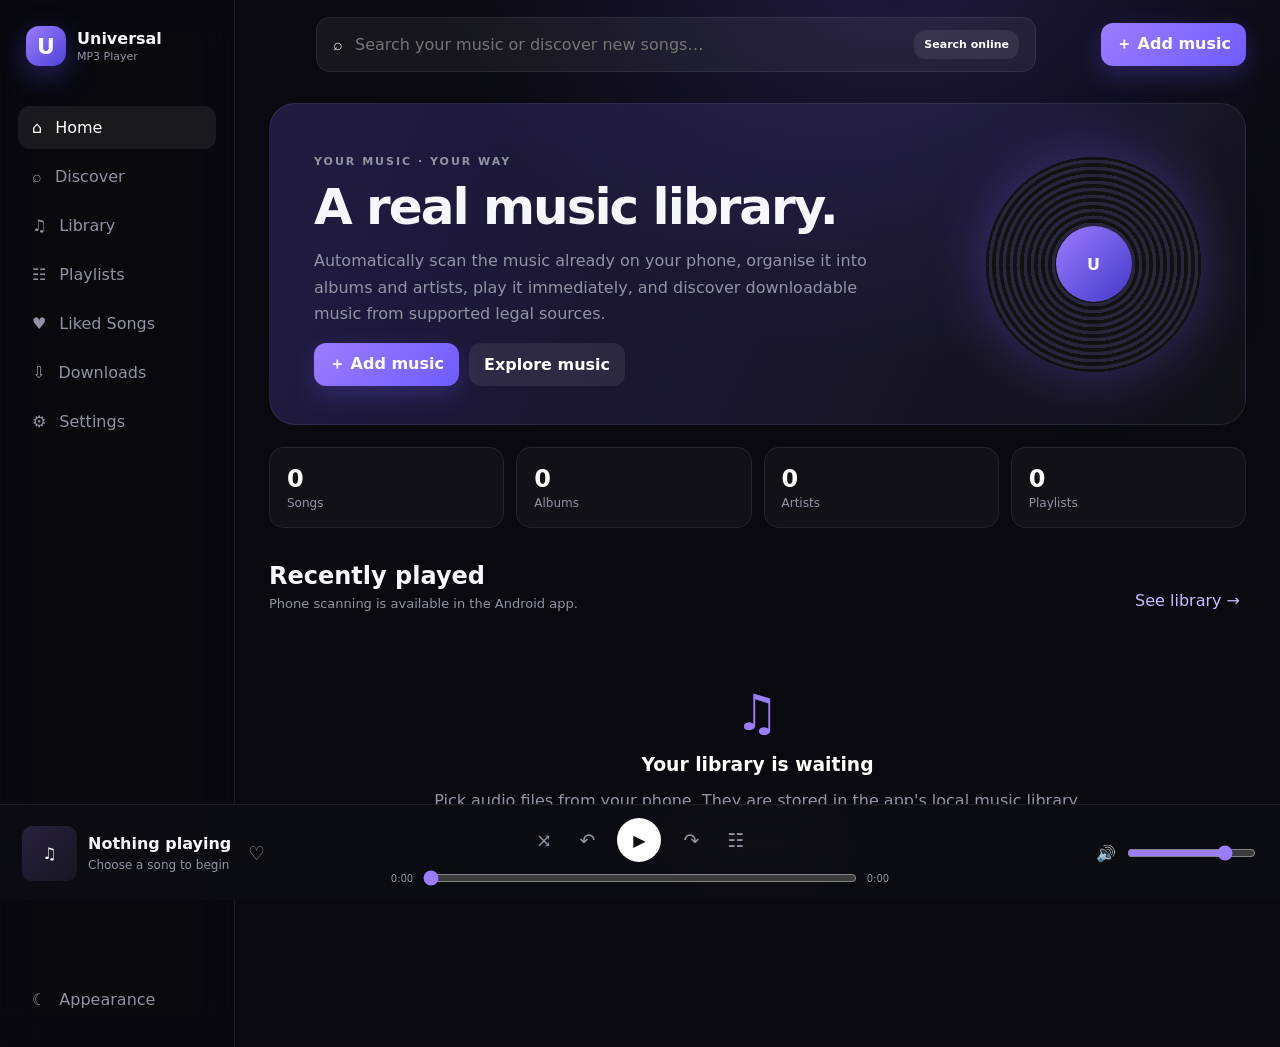
==== commit b434c33e: "Fix Android playback, auto-scan device music, and harden downloads Co-Authored-By: Devin AI <1582432" ====
--- a/index.html
+++ b/index.html
@@ -16,10 +16,10 @@
   <div class="sidebar-bottom"><button id="themeBtn" class="ghost-btn">☾ <span>Appearance</span></button></div>
 </aside>
 <main class="main">
-<header class="topbar"><div class="mobile-brand"><div class="brand-mark">U</div><strong>Universal MP3</strong></div><label class="search"><span>⌕</span><input id="searchInput" type="search" placeholder="Search your music or discover new songs…" autocomplete="off"></label><button id="addBtn" class="primary-btn">＋ Add music</button></header>
+<header class="topbar"><div class="mobile-brand"><div class="brand-mark">U</div><strong>Universal MP3</strong></div><label class="search"><span>⌕</span><input id="searchInput" type="search" placeholder="Search your music or discover new songs…" autocomplete="off"><button id="searchBtn" class="small-btn">Search online</button></label><button id="addBtn" class="primary-btn">＋ Add music</button></header>
 
 <section id="homeView" class="view active-view">
-  <div class="hero"><div><p class="eyebrow">YOUR MUSIC · YOUR WAY</p><h1>A real music library.</h1><p>Organise local music like a modern streaming player: albums, artists, playlists, favourites, queue, lyrics, sleep timer and legal music discovery.</p><div class="hero-actions"><button id="heroAddBtn" class="primary-btn">＋ Add music</button><button id="heroDiscoverBtn" class="secondary-btn">Explore music</button></div></div><div class="hero-disc"><div class="disc-center">U</div></div></div>
+  <div class="hero"><div><p class="eyebrow">YOUR MUSIC · YOUR WAY</p><h1>A real music library.</h1><p>Automatically scan the music already on your phone, organise it into albums and artists, play it immediately, and discover downloadable music from supported legal sources.</p><div class="hero-actions"><button id="heroAddBtn" class="primary-btn">＋ Add music</button><button id="heroDiscoverBtn" class="secondary-btn">Explore music</button></div></div><div class="hero-disc"><div class="disc-center">U</div></div></div>
   <div class="quick-grid"><button data-home-action="songs"><b id="songStat">0</b><span>Songs</span></button><button data-home-action="albums"><b id="albumStat">0</b><span>Albums</span></button><button data-home-action="artists"><b id="artistStat">0</b><span>Artists</span></button><button data-home-action="playlists"><b id="playlistStat">0</b><span>Playlists</span></button></div>
   <div class="section-head"><div><h2>Recently played</h2><p id="recentStatus">Your listening history will appear here.</p></div><button class="text-btn" data-view-link="library">See library →</button></div>
   <div id="recentGrid" class="track-grid"></div>
@@ -60,12 +60,20 @@
  <div class="settings-grid">
   <article class="setting-card"><h3>Equalizer</h3><p>Simple 3-band EQ for the current player.</p><label>Bass <input id="eqBass" type="range" min="-12" max="12" value="0"></label><label>Mid <input id="eqMid" type="range" min="-12" max="12" value="0"></label><label>Treble <input id="eqTreble" type="range" min="-12" max="12" value="0"></label></article>
   <article class="setting-card"><h3>Playback</h3><label class="check"><input id="shuffleBtn" type="checkbox"> Shuffle</label><label class="check"><input id="repeatBtn" type="checkbox"> Repeat current song</label><label>Sleep timer <select id="sleepTimer"><option value="0">Off</option><option value="15">15 minutes</option><option value="30">30 minutes</option><option value="60">60 minutes</option></select></label></article>
-  <article class="setting-card"><h3>Library</h3><p>Local music is indexed in the app. Your playlists, favourites and listening history are stored on this device.</p><button id="clearHistoryBtn" class="secondary-btn">Clear listening history</button></article>
+  <article class="setting-card"><h3>Library</h3><p>Universal MP3 Player automatically scans your phone through Android MediaStore. You do not need to add every MP3 manually. Imported files are also supported.</p><button id="clearHistoryBtn" class="secondary-btn">Clear listening history</button></article>
  </div>
 </section>
 <input id="fileInput" type="file" accept="audio/*,.mp3,.m4a,.flac,.wav,.ogg,.opus,.aac" multiple hidden>
 </main></div>
 
+<nav class="mobile-nav">
+  <button class="mobile-nav-item active" data-view="home">⌂<span>Home</span></button>
+  <button class="mobile-nav-item" data-view="discover">⌕<span>Discover</span></button>
+  <button class="mobile-nav-item" data-view="library">♫<span>Library</span></button>
+  <button class="mobile-nav-item" data-view="favorites">♥<span>Liked</span></button>
+  <button class="mobile-nav-item" data-view="downloads">⇩<span>Downloads</span></button>
+  <button class="mobile-nav-item" data-view="settings">⚙<span>Settings</span></button>
+</nav>
 <div class="queue-drawer" id="queueDrawer"><div class="queue-head"><strong>Up next</strong><button id="closeQueue" class="icon-btn">×</button></div><div id="queueList"></div></div>
 <div class="player" id="playerBar">
  <div class="now-playing"><div class="mini-cover" id="miniCover">♫</div><div class="now-text"><strong id="nowTitle">Nothing playing</strong><span id="nowArtist">Choose a song to begin</span></div><button id="likeBtn" class="icon-btn" aria-label="Favorite">♡</button></div>
--- a/styles.css
+++ b/styles.css
@@ -1 +1,21 @@
-:root{font-family:Inter,system-ui,sans-serif;color:#f6f7fb;background:#09090f;--panel:#11111a;--muted:#9293a4;--line:rgba(255,255,255,.08);--accent:#9b7cff;--accent2:#6f5cff}*{box-sizing:border-box}body{margin:0;background:radial-gradient(circle at 70% -10%,rgba(120,92,255,.22),transparent 32%),#09090f;color:#f6f7fb}button,input{font:inherit}.app-shell{min-height:calc(100vh - 94px);display:flex}.sidebar{width:230px;padding:26px 18px;border-right:1px solid var(--line);background:rgba(8,8,14,.72);backdrop-filter:blur(20px);display:flex;flex-direction:column}.brand{display:flex;gap:11px;align-items:center;margin:0 8px 48px}.brand-mark{width:40px;height:40px;border-radius:13px;display:grid;place-items:center;font-weight:800;font-size:22px;background:linear-gradient(135deg,var(--accent),#4e43d8);box-shadow:0 10px 30px rgba(111,92,255,.35)}.brand span{display:block;font-size:11px;color:var(--muted);margin-top:2px}.sidebar nav{display:grid;gap:7px}.nav-item,.ghost-btn{border:0;background:transparent;color:var(--muted);padding:13px 14px;border-radius:12px;text-align:left;cursor:pointer;display:flex;gap:13px;align-items:center}.nav-item:hover,.nav-item.active,.ghost-btn:hover{background:rgba(255,255,255,.07);color:#fff}.sidebar-bottom{margin-top:auto}.main{flex:1;padding:0 34px 120px;min-width:0}.topbar{height:88px;display:flex;align-items:center;gap:18px}.search{flex:1;max-width:620px;margin:auto;display:flex;align-items:center;gap:10px;padding:12px 16px;background:rgba(255,255,255,.055);border:1px solid var(--line);border-radius:14px}.search input{width:100%;background:transparent;border:0;outline:0;color:#fff}.primary-btn,.secondary-btn,.small-btn{border:0;border-radius:12px;padding:12px 17px;cursor:pointer;font-weight:700}.primary-btn{background:linear-gradient(135deg,var(--accent),var(--accent2));color:#fff;box-shadow:0 9px 25px rgba(111,92,255,.25)}.secondary-btn{background:rgba(255,255,255,.08);color:#fff}.hero{margin-top:15px;min-height:285px;border:1px solid var(--line);border-radius:26px;padding:38px 44px;display:flex;justify-content:space-between;align-items:center;background:linear-gradient(115deg,rgba(120,93,255,.22),rgba(255,255,255,.035))}.hero h1{font-size:48px;line-height:1;margin:7px 0 14px;letter-spacing:-2px}.hero p{color:var(--muted);max-width:520px;line-height:1.6}.eyebrow{font-size:11px;letter-spacing:2px;font-weight:800;color:#b8abff}.hero-disc{width:205px;height:205px;border-radius:50%;background:repeating-radial-gradient(circle,#111 0 3px,#29253b 4px 7px);box-shadow:0 0 60px rgba(126,96,255,.35);display:grid;place-items:center;animation:spin 16s linear infinite}.disc-center{width:72px;height:72px;border-radius:50%;display:grid;place-items:center;background:linear-gradient(135deg,var(--accent),#4439c9);font-weight:800}@keyframes spin{to{transform:rotate(360deg)}}.section-head{margin:34px 0 18px}.section-head h2{margin:0;font-size:24px}.section-head p{margin:6px 0 0;color:var(--muted);font-size:13px}.track-grid,.discover-grid{display:grid;grid-template-columns:repeat(auto-fill,minmax(165px,1fr));gap:18px}.track-card,.discover-card{background:var(--panel);border:1px solid var(--line);border-radius:17px;padding:12px;cursor:pointer;transition:.2s}.track-card:hover,.discover-card:hover{transform:translateY(-4px);background:#171722}.cover,.discover-card img{aspect-ratio:1;border-radius:13px;background:linear-gradient(145deg,#242038,#11111a);display:grid;place-items:center;font-size:38px;margin-bottom:12px;overflow:hidden}.discover-card img{width:100%;object-fit:cover}.track-card strong,.track-card span,.discover-meta strong,.discover-meta small{display:block;white-space:nowrap;overflow:hidden;text-overflow:ellipsis}.track-card span,.discover-meta small{font-size:12px;color:var(--muted);margin-top:5px}.empty-state{text-align:center;padding:60px 20px;color:var(--muted)}.empty-icon{font-size:50px;color:var(--accent)}.empty-state h3{color:#fff;margin:12px 0 6px}.view{display:none}.view.active-view{display:block}.library-list{display:grid;gap:8px}.song-row{display:grid;grid-template-columns:52px 1fr auto auto;gap:15px;align-items:center;padding:10px 12px;border-radius:13px;background:rgba(255,255,255,.025)}.song-row:hover{background:rgba(255,255,255,.06)}.row-cover{width:52px;height:52px;border-radius:10px;background:#211d32;display:grid;place-items:center}.row-meta strong,.row-meta span{display:block}.row-meta span{color:var(--muted);font-size:12px;margin-top:4px}.icon-btn{border:0;background:transparent;color:var(--muted);cursor:pointer;font-size:20px}.icon-btn:hover{color:#fff}.player{position:fixed;z-index:5;bottom:0;left:0;right:0;height:94px;border-top:1px solid var(--line);background:rgba(12,12,19,.9);backdrop-filter:blur(24px);display:grid;grid-template-columns:1fr 1.4fr 1fr;align-items:center;padding:13px 22px;gap:25px}.now-playing{display:flex;align-items:center;gap:11px;min-width:0}.mini-cover{width:55px;height:55px;border-radius:10px;background:linear-gradient(135deg,#28213e,#171521);display:grid;place-items:center;flex:none}.now-text{min-width:0}.now-text strong,.now-text span{display:block;white-space:nowrap;overflow:hidden;text-overflow:ellipsis}.now-text span{font-size:12px;color:var(--muted);margin-top:5px}.controls{max-width:600px;margin:auto;width:100%}.control-row{display:flex;justify-content:center;align-items:center;gap:20px}.play-btn{width:42px;height:42px;border-radius:50%;border:0;background:#fff;color:#111;cursor:pointer}.progress-row{display:flex;align-items:center;gap:8px;font-size:10px;color:var(--muted);margin-top:6px}.progress-row input,.volume input{width:100%;accent-color:var(--accent)}.volume{display:flex;align-items:center;gap:9px;max-width:180px;margin-left:auto}.mobile-brand{display:none}.discover-tabs{display:flex;gap:8px;margin:0 0 16px}.discover-tab{border:1px solid var(--line);background:rgba(255,255,255,.04);color:var(--muted);padding:9px 13px;border-radius:99px;cursor:pointer}.discover-tab.active{background:var(--accent);color:#fff}.discover-status{color:var(--muted);font-size:13px;margin:10px 0 18px}.discover-meta .type{font-size:9px;letter-spacing:1.5px;color:#b8abff;font-weight:800}.discover-meta strong{margin-top:5px}.discover-actions{display:flex;gap:7px;margin-top:12px}.small-btn{padding:8px 10px;background:rgba(255,255,255,.08);color:#fff;text-decoration:none;font-size:11px}.small-btn:hover{background:rgba(155,124,255,.25)}@media(max-width:800px){.sidebar{display:none}.main{padding:0 15px 110px}.mobile-brand{display:flex;align-items:center;gap:8px}.mobile-brand .brand-mark{width:34px;height:34px;font-size:18px}.search{position:absolute;top:74px;left:15px;right:15px;max-width:none}.topbar{height:72px;flex-wrap:wrap;margin-bottom:52px}.hero{padding:28px 24px;min-height:245px}.hero h1{font-size:35px}.hero-disc{width:120px;height:120px}.disc-center{width:45px;height:45px}.player{height:82px;grid-template-columns:1fr 1fr;padding:9px 12px;gap:8px}.volume{display:none}.progress-row{display:none}.track-grid,.discover-grid{grid-template-columns:repeat(2,minmax(0,1fr));gap:12px}.song-row{grid-template-columns:44px 1fr auto}.song-row>span{display:none}.discover-tabs{overflow:auto}}+:root{font-family:Inter,system-ui,sans-serif;color:#f6f7fb;background:#09090f;--panel:#11111a;--panel2:#171722;--muted:#9293a4;--line:rgba(255,255,255,.08);--accent:#9b7cff;--accent2:#6f5cff}
+*{box-sizing:border-box}body{margin:0;background:radial-gradient(circle at 70% -10%,rgba(120,92,255,.22),transparent 32%),#09090f;color:#f6f7fb}button,input,select{font:inherit}.app-shell{min-height:100vh;display:flex}.sidebar{width:235px;padding:26px 18px;border-right:1px solid var(--line);background:rgba(8,8,14,.78);backdrop-filter:blur(20px);display:flex;flex-direction:column;flex:none}.brand{display:flex;gap:11px;align-items:center;margin:0 8px 40px}.brand-mark{width:40px;height:40px;border-radius:13px;display:grid;place-items:center;font-weight:800;font-size:22px;background:linear-gradient(135deg,var(--accent),#4e43d8);box-shadow:0 10px 30px rgba(111,92,255,.35)}.brand span{display:block;font-size:11px;color:var(--muted);margin-top:2px}.sidebar nav{display:grid;gap:6px}.nav-item,.ghost-btn{border:0;background:transparent;color:var(--muted);padding:12px 14px;border-radius:12px;text-align:left;cursor:pointer;display:flex;gap:13px;align-items:center}.nav-item:hover,.nav-item.active,.ghost-btn:hover{background:rgba(255,255,255,.07);color:#fff}.sidebar-bottom{margin-top:auto}.main{flex:1;padding:0 34px 125px;min-width:0}.topbar{height:88px;display:flex;align-items:center;gap:18px}.search{flex:1;max-width:720px;margin:auto;display:flex;align-items:center;gap:10px;padding:12px 16px;background:rgba(255,255,255,.055);border:1px solid var(--line);border-radius:14px}.search input{width:100%;background:transparent;border:0;outline:0;color:#fff}.primary-btn,.secondary-btn,.small-btn{border:0;border-radius:12px;padding:11px 15px;cursor:pointer;font-weight:700}.primary-btn{background:linear-gradient(135deg,var(--accent),var(--accent2));color:#fff;box-shadow:0 9px 25px rgba(111,92,255,.25)}.secondary-btn{background:rgba(255,255,255,.08);color:#fff}.text-btn{background:none;border:0;color:#c8bbff;cursor:pointer}.hero{margin-top:15px;min-height:300px;border:1px solid var(--line);border-radius:26px;padding:38px 44px;display:flex;justify-content:space-between;align-items:center;background:linear-gradient(115deg,rgba(120,93,255,.22),rgba(255,255,255,.035))}.hero h1{font-size:50px;line-height:1;margin:7px 0 14px;letter-spacing:-2px}.hero p{color:var(--muted);max-width:560px;line-height:1.65}.hero-actions{display:flex;gap:10px;flex-wrap:wrap}.eyebrow{font-size:11px;letter-spacing:2px;font-weight:800;color:#b8abff}.hero-disc{width:215px;height:215px;border-radius:50%;background:repeating-radial-gradient(circle,#111 0 3px,#29253b 4px 7px);box-shadow:0 0 60px rgba(126,96,255,.35);display:grid;place-items:center;animation:spin 16s linear infinite}.disc-center{width:76px;height:76px;border-radius:50%;display:grid;place-items:center;background:linear-gradient(135deg,var(--accent),#4439c9);font-weight:800}@keyframes spin{to{transform:rotate(360deg)}}.quick-grid{display:grid;grid-template-columns:repeat(4,1fr);gap:12px;margin:22px 0}.quick-grid button{border:1px solid var(--line);background:rgba(255,255,255,.035);color:#fff;border-radius:15px;padding:17px;text-align:left;cursor:pointer}.quick-grid b,.quick-grid span{display:block}.quick-grid b{font-size:24px}.quick-grid span{color:var(--muted);font-size:12px;margin-top:3px}.section-head{margin:34px 0 18px;display:flex;align-items:flex-end;justify-content:space-between;gap:12px}.section-head h2{margin:0;font-size:24px}.section-head p{margin:6px 0 0;color:var(--muted);font-size:13px}.track-grid,.discover-grid,.playlist-grid{display:grid;grid-template-columns:repeat(auto-fill,minmax(165px,1fr));gap:18px}.track-card,.discover-card,.playlist-card{background:var(--panel);border:1px solid var(--line);border-radius:17px;padding:12px;cursor:pointer;transition:.2s}.track-card:hover,.discover-card:hover,.playlist-card:hover{transform:translateY(-3px);background:#171722}.cover,.discover-card img,.playlist-cover{aspect-ratio:1;border-radius:13px;background:linear-gradient(145deg,#242038,#11111a);display:grid;place-items:center;font-size:38px;margin-bottom:12px;overflow:hidden}.discover-card img{width:100%;object-fit:cover}.track-card strong,.track-card span,.discover-meta strong,.discover-meta small{display:block;white-space:nowrap;overflow:hidden;text-overflow:ellipsis}.track-card span,.discover-meta small{font-size:12px;color:var(--muted);margin-top:5px}.empty-state{text-align:center;padding:55px 20px;color:var(--muted)}.empty-icon{font-size:50px;color:var(--accent)}.empty-state h3{color:#fff;margin:12px 0 6px}.view{display:none}.view.active-view{display:block}.library-list{display:grid;gap:7px}.song-row{display:grid;grid-template-columns:52px 1fr auto auto auto;gap:12px;align-items:center;padding:10px 12px;border-radius:13px;background:rgba(255,255,255,.025)}.song-row:hover{background:rgba(255,255,255,.06)}.row-cover{width:52px;height:52px;border-radius:10px;background:#211d32;display:grid;place-items:center;overflow:hidden}.row-cover img{width:100%;height:100%;object-fit:cover}.row-meta strong,.row-meta span{display:block}.row-meta span{color:var(--muted);font-size:12px;margin-top:4px}.icon-btn{border:0;background:transparent;color:var(--muted);cursor:pointer;font-size:19px}.icon-btn:hover,.icon-btn.on{color:#fff}.play-btn{width:44px;height:44px;border-radius:50%;border:0;background:#fff;color:#111;cursor:pointer}.progress-row{display:flex;align-items:center;gap:8px;font-size:10px;color:var(--muted);margin-top:6px}.progress-row input,.volume input,.setting-card input[type=range]{width:100%;accent-color:var(--accent)}.volume{display:flex;align-items:center;gap:9px;max-width:180px;margin-left:auto}.mobile-brand{display:none}.discover-tabs,.library-tabs{display:flex;gap:8px;margin:0 0 16px;overflow:auto}.discover-tab,.library-tab{white-space:nowrap;border:1px solid var(--line);background:rgba(255,255,255,.04);color:var(--muted);padding:9px 13px;border-radius:99px;cursor:pointer}.discover-tab.active,.library-tab.active{background:var(--accent);color:#fff}.discover-status{color:var(--muted);font-size:13px;margin:10px 0 18px}.discover-meta .type{font-size:9px;letter-spacing:1.5px;color:#b8abff;font-weight:800}.discover-meta strong{margin-top:5px}.discover-actions{display:flex;gap:7px;margin-top:12px;flex-wrap:wrap}.small-btn{padding:8px 10px;background:rgba(255,255,255,.08);color:#fff;text-decoration:none;font-size:11px}.small-btn:hover{background:rgba(155,124,255,.25)}.playlist-card{padding:15px}.playlist-cover{font-size:45px}.playlist-card strong,.playlist-card span{display:block}.playlist-card span{color:var(--muted);font-size:12px;margin-top:5px}.settings-grid{display:grid;grid-template-columns:repeat(3,minmax(0,1fr));gap:14px}.setting-card{padding:20px;border:1px solid var(--line);border-radius:18px;background:rgba(255,255,255,.035)}.setting-card h3{margin-top:0}.setting-card p,.setting-card label{color:var(--muted);font-size:13px}.setting-card label{display:block;margin:15px 0}.setting-card .check{display:flex;gap:9px;align-items:center}.setting-card select{width:100%;background:var(--panel2);color:#fff;border:1px solid var(--line);padding:9px;border-radius:10px}.queue-drawer{position:fixed;z-index:8;right:18px;bottom:112px;width:min(390px,calc(100vw - 36px));max-height:60vh;overflow:auto;background:rgba(16,15,25,.98);border:1px solid var(--line);border-radius:18px;box-shadow:0 20px 60px rgba(0,0,0,.45);padding:14px;display:none}.queue-drawer.open{display:block}.queue-head{display:flex;justify-content:space-between;margin-bottom:10px}.queue-item{display:flex;gap:10px;align-items:center;padding:9px;border-radius:10px}.queue-item:hover{background:rgba(255,255,255,.06)}body.light{filter:none;background:#f5f3fb;color:#17131f}body.light .sidebar,body.light .player{background:rgba(255,255,255,.88);color:#17131f}body.light .nav-item,body.light .ghost-btn{color:#5d5868}body.light .search,body.light .track-card,body.light .discover-card,body.light .playlist-card,body.light .setting-card{background:#fff;color:#17131f}.player{position:fixed;z-index:5;bottom:0;left:0;right:0;height:96px;border-top:1px solid var(--line);background:rgba(12,12,19,.92);backdrop-filter:blur(24px);display:grid;grid-template-columns:1fr 1.45fr 1fr;align-items:center;padding:13px 22px;gap:25px}.now-playing{display:flex;align-items:center;gap:11px;min-width:0}.mini-cover{width:55px;height:55px;border-radius:10px;background:linear-gradient(135deg,#28213e,#171521);display:grid;place-items:center;flex:none;overflow:hidden}.mini-cover img{width:100%;height:100%;object-fit:cover}.now-text{min-width:0}.now-text strong,.now-text span{display:block;white-space:nowrap;overflow:hidden;text-overflow:ellipsis}.now-text span{font-size:12px;color:var(--muted);margin-top:5px}.controls{max-width:650px;margin:auto;width:100%}.control-row{display:flex;justify-content:center;align-items:center;gap:16px}.queue-drawer+.player{}.queue-drawer{font-size:13px}.library-tabs+.library-list{margin-top:10px}@media(max-width:900px){.settings-grid{grid-template-columns:1fr}.quick-grid{grid-template-columns:repeat(2,1fr)}}@media(max-width:800px){.sidebar{display:none}.main{padding:0 15px 112px}.mobile-brand{display:flex;align-items:center;gap:8px}.mobile-brand .brand-mark{width:34px;height:34px;font-size:18px}.search{position:absolute;top:74px;left:15px;right:15px;max-width:none}.topbar{height:72px;flex-wrap:wrap;margin-bottom:52px}.hero{padding:28px 24px;min-height:245px}.hero h1{font-size:35px}.hero-disc{width:120px;height:120px}.disc-center{width:45px;height:45px}.player{height:84px;grid-template-columns:1fr 1fr;padding:8px 12px;gap:8px}.volume{display:none}.progress-row{display:none}.track-grid,.discover-grid,.playlist-grid{grid-template-columns:repeat(2,minmax(0,1fr));gap:12px}.song-row{grid-template-columns:44px 1fr auto}.song-row>span{display:none}.control-row{gap:8px}}
+.mobile-nav{display:none;position:fixed;z-index:6;left:0;right:0;bottom:0;height:60px;border-top:1px solid var(--line);background:rgba(10,10,16,.96);backdrop-filter:blur(20px);padding:4px 2px;justify-content:space-around;align-items:center}
+.mobile-nav-item{flex:1;border:0;background:transparent;color:var(--muted);font-size:17px;display:flex;flex-direction:column;align-items:center;gap:2px;padding:6px 0;border-radius:10px}
+.mobile-nav-item span{font-size:10px;letter-spacing:.2px}
+.mobile-nav-item.active{color:#fff;background:rgba(255,255,255,.08)}
+.search button{flex:none;white-space:nowrap}
+.toast{position:fixed;z-index:20;left:50%;transform:translate(-50%,20px);bottom:170px;max-width:min(520px,calc(100vw - 32px));padding:12px 18px;border-radius:14px;background:rgba(28,25,44,.97);border:1px solid var(--line);box-shadow:0 18px 40px rgba(0,0,0,.45);color:#fff;font-size:13px;opacity:0;pointer-events:none;transition:opacity .2s,transform .2s}
+.toast.show{opacity:1;transform:translate(-50%,0)}
+.queue-item.on{background:rgba(155,124,255,.18)}
+@media(max-width:800px){
+ .mobile-nav{display:flex}
+ .player{bottom:60px;height:auto;grid-template-columns:1fr;gap:6px;padding:10px 14px}
+ .main{padding:0 15px 190px}
+ .progress-row{display:flex;align-items:center;gap:10px;font-size:11px;color:var(--muted)}
+ .progress-row input{flex:1}
+ .queue-drawer{bottom:190px}
+ .toast{bottom:210px}
+ .control-row{gap:14px}
+ .search button{padding:9px 11px;font-size:12px}
+}
